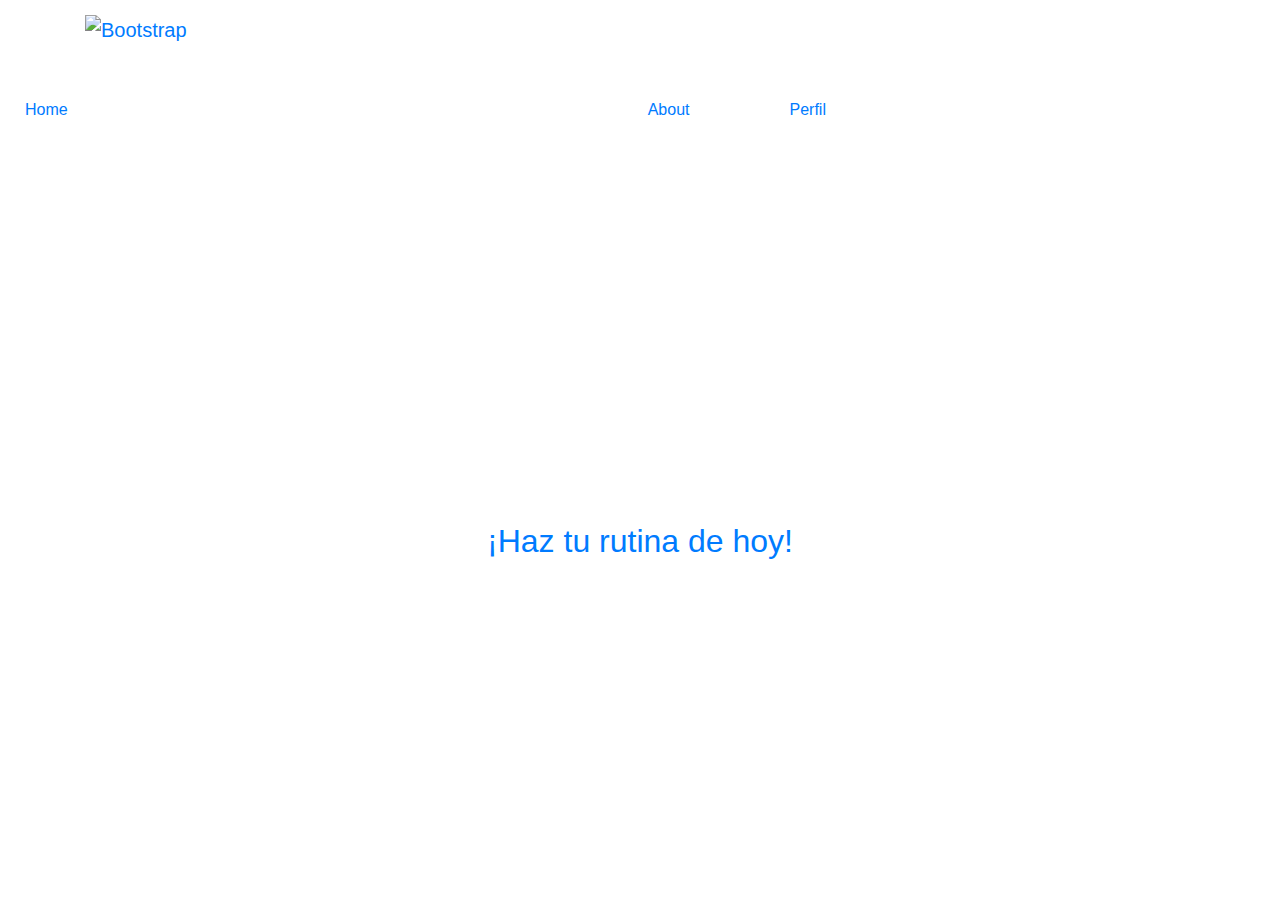
==== index.html @ 7aafbc0e "navbar fix 2" ====
<!DOCTYPE html>
<html>
  <head>
    <meta charset="utf-8" />
    <title>NutreTec</title>

    <!-- Bootstrap -->
    <link
      rel="stylesheet"
      href="https://cdn.jsdelivr.net/npm/bootstrap@4.3.1/dist/css/bootstrap.min.css"
      integrity="sha384-ggOyR0iXCbMQv3Xipma34MD+dH/1fQ784/j6cY/iJTQUOhcWr7x9JvoRxT2MZw1T"
      crossorigin="anonymous"
    />

    <script
      src="https://code.jquery.com/jquery-3.3.1.slim.min.js"
      integrity="sha384-q8i/X+965DzO0rT7abK41JStQIAqVgRVzpbzo5smXKp4YfRvH+8abtTE1Pi6jizo"
      crossorigin="anonymous"
    ></script>

    <script
      src="https://cdn.jsdelivr.net/npm/popper.js@1.14.7/dist/umd/popper.min.js"
      integrity="sha384-UO2eT0CpHqdSJQ6hJty5KVphtPhzWj9WO1clHTMGa3JDZwrnQq4sF86dIHNDz0W1"
      crossorigin="anonymous"
    ></script>

    <script
      src="https://cdn.jsdelivr.net/npm/bootstrap@4.3.1/dist/js/bootstrap.min.js"
      integrity="sha384-JjSmVgyd0p3pXB1rRibZUAYoIIy6OrQ6VrjIEaFf/nJGzIxFDsf4x0xIM+B07jRM"
      crossorigin="anonymous"
    ></script>

    <!-- CSS -->
    <link rel="stylesheet" href="css/styles.css" />

    <!-- Google Fonts -->
    <!-- *IMPORTAR EN ESTA SECCION LAS FONTS NECESARIAS* -->
  </head>

  <body>
    <!-- Seccion del titulo (Navbar)-->
    <section id="title">
      <nav class=""></nav>
      <nav class="navbar bg-body-tertiary">
        <div class="container">
          <a class="navbar-brand" href="#">
            <img
              src="https://raw.githubusercontent.com/a01383419/a01383419.github.io/main/Resources/Images/NutreTec.png"
              alt="Bootstrap"
              width="30"
              height="24"
            />
          </a>
        </div>
      </nav>
    </section>

    <div class="row">
      <div
        class="column"
        style="float: right; margin: 40px; padding-right: 500px"
      >
        <a href="index.html">Home</a>
      </div>
      <div
        class="column"
        style="float: right; margin: 40px; padding-right: 20px"
      >
        <a href="about.html">About</a>
      </div>
      <div class="column" style="float: right; margin: 40px">
        <a href="perfil.html">Perfil</a>
      </div>
    </div>

    <br />
    <br />
    <br />
    <br />
    <br />
    <br />
    <br />
    <br />
    <br />
    <br />

    <br />
    <br />
    <br />

    <br />
    <br />
    <a href="cuestionario.html"
      ><h2 style="text-align: center">¡Haz tu rutina de hoy!</h2></a
    >

    <script src="" async defer></script>
  </body>
</html>
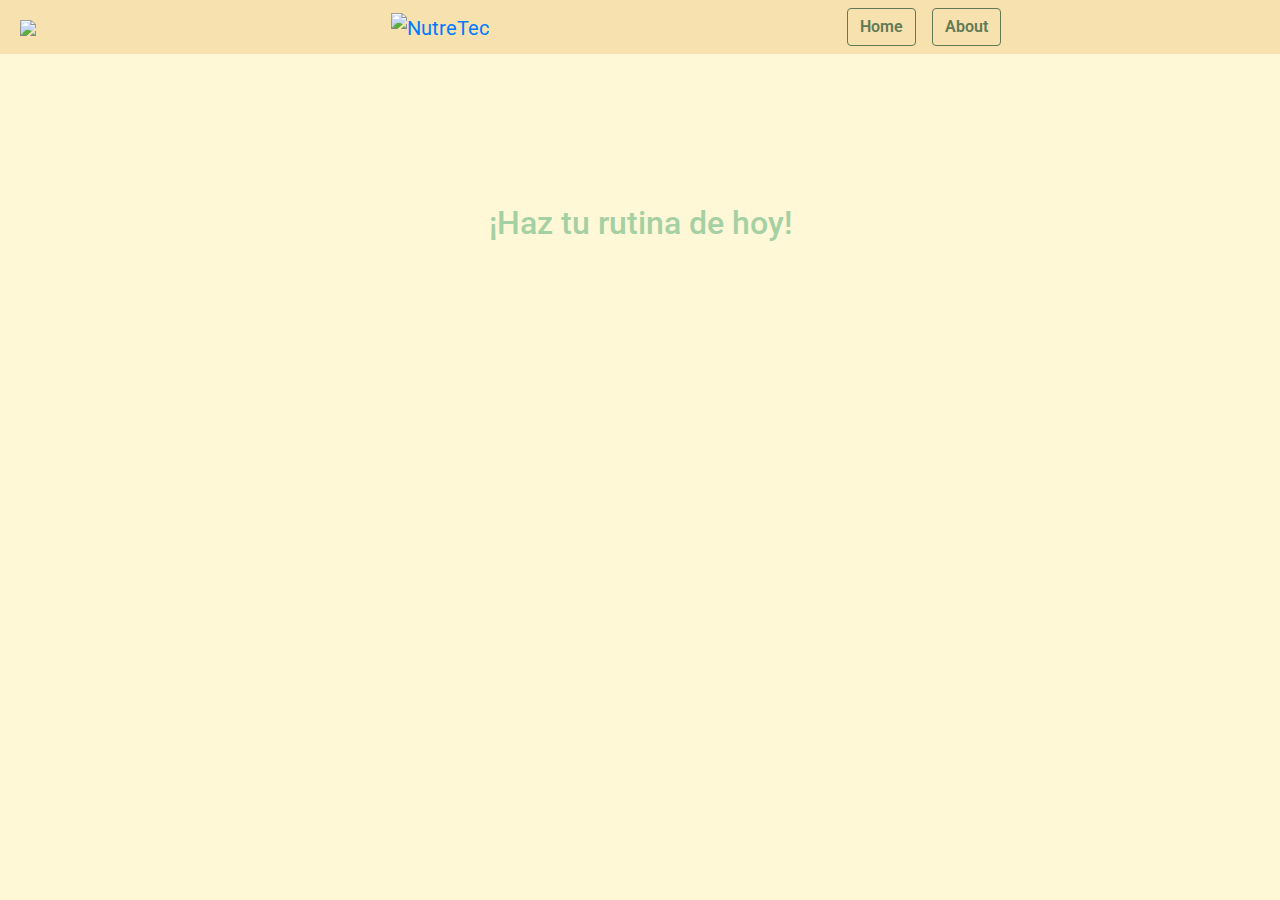
==== commit 1b0470da: "index home section update" ====
--- a/index.html
+++ b/index.html
@@ -34,65 +34,32 @@
     <link rel="stylesheet" href="css/styles.css" />
 
     <!-- Google Fonts -->
-    <!-- *IMPORTAR EN ESTA SECCION LAS FONTS NECESARIAS* -->
+    <link rel="preconnect" href="https://fonts.googleapis.com"><link rel="preconnect" href="https://fonts.gstatic.com" crossorigin><link href="https://fonts.googleapis.com/css2?family=Montserrat+Alternates:wght@200&family=Patrick+Hand&family=Roboto:wght@100&display=swap" rel="stylesheet">
+
   </head>
 
   <body>
     <!-- Seccion del titulo (Navbar)-->
-    <section id="title">
-      <nav class=""></nav>
-      <nav class="navbar bg-body-tertiary">
-        <div class="container">
-          <a class="navbar-brand" href="#">
-            <img
-              src="https://raw.githubusercontent.com/a01383419/a01383419.github.io/main/Resources/Images/NutreTec.png"
-              alt="Bootstrap"
-              width="30"
-              height="24"
-            />
-          </a>
+    <nav class="navbar navbar-expand-lg bg-body-tertiary">
+      <div class="container-fluid">
+        <div class="collapse navbar-collapse" id="navbarNav">
+          <a class="perfil" href="perfil.html"><img class="perfil-img" src="https://raw.githubusercontent.com/a01383419/a01383419.github.io/main/assets/images/perfil.png"/></a>
+          <a class="navbar-brand" href="index.html"><img class="logo" src="https://raw.githubusercontent.com/a01383419/a01383419.github.io/main/assets/images/NutreTec.png" alt="NutreTec"/></a>
+          <ul class="navbar-nav">
+            <li class="nav-item">
+              <a class="nav-link" aria-current="page" href="index.html"><button type="button" class="btn btn-outline-primary">Home</button></a>
+            </li>
+            <li class="nav-item">
+              <a class="nav-link" href="about.html"><button type="button" class="btn btn-outline-primary">About</button></a>
+            </li>
+          </ul>
         </div>
-      </nav>
-    </section>
+      </div>
+    </nav>
 
-    <div class="row">
-      <div
-        class="column"
-        style="float: right; margin: 40px; padding-right: 500px"
-      >
-        <a href="index.html">Home</a>
-      </div>
-      <div
-        class="column"
-        style="float: right; margin: 40px; padding-right: 20px"
-      >
-        <a href="about.html">About</a>
-      </div>
-      <div class="column" style="float: right; margin: 40px">
-        <a href="perfil.html">Perfil</a>
-      </div>
+    <div class="main-conainer">
+      <a class="rutina" style="text-align: center;" href="cuestionario.html"><h2 style="margin-top: 150px;">¡Haz tu rutina de hoy!</h2></a>
     </div>
-
-    <br />
-    <br />
-    <br />
-    <br />
-    <br />
-    <br />
-    <br />
-    <br />
-    <br />
-    <br />
-
-    <br />
-    <br />
-    <br />
-
-    <br />
-    <br />
-    <a href="cuestionario.html"
-      ><h2 style="text-align: center">¡Haz tu rutina de hoy!</h2></a
-    >
 
     <script src="" async defer></script>
   </body>
--- a/css/styles.css
+++ b/css/styles.css
@@ -0,0 +1,69 @@
+/* Paleta de colores */
+/* FFF8D6 F7E1AE A4D0A4 617A55 */
+
+body {
+  background-color: #FFF8D6;
+  font-family: "Roboto";
+}
+
+h2 {
+  color: #A4D0A4;
+}
+
+.action_btn {
+  width: 200px;
+  margin: 0 auto;
+  display: inline;
+}
+
+.ul {
+  list-style-type: none;
+}
+.li {
+  display: inline;
+}
+
+.row {
+  display: flex;
+}
+
+.column {
+  flex: 50%;
+}
+
+.logo {
+  width: 25%;
+}
+
+.navbar {
+  background-color: #F7E1AE;
+  font-family: "Roboto";
+  font-size: large;
+  padding: 0;
+}
+
+.navbar-brand {
+  padding: 0;
+  margin-left: 350px;
+  margin-right: 350px;
+}
+
+.perfil-img {
+  width: 12%;
+  padding: 5px;
+}
+
+.btn-outline-primary, .btn-outline-primary:active, .btn-outline-primary:visited {
+  color: #617A55;
+  border-color: #617A55;
+  font-weight: 600;
+}
+
+.btn-outline-primary:hover {
+  background-color: #ffe29e;
+  border-color: #617A55;
+}
+
+.form {
+  margin-top: 50px;
+}
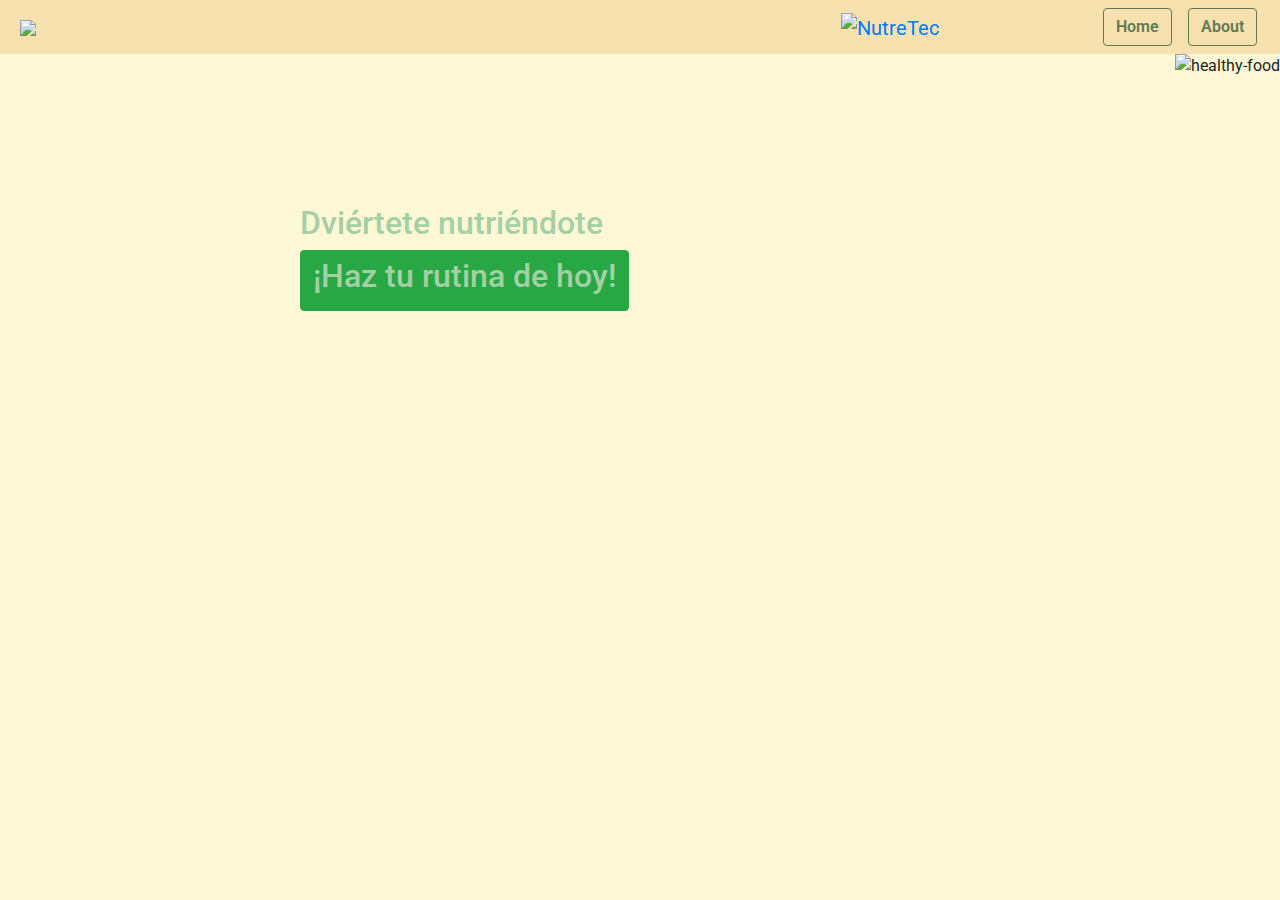
==== commit 59f0cda8: "Update index.html" ====
--- a/index.html
+++ b/index.html
@@ -57,8 +57,13 @@
       </div>
     </nav>
 
-    <div class="main-conainer">
-      <a class="rutina" style="text-align: center;" href="cuestionario.html"><h2 style="margin-top: 150px;">¡Haz tu rutina de hoy!</h2></a>
+    <div class="main-image">
+      <img id="healthy-food" src="https://cdn.pixabay.com/photo/2016/03/10/18/44/top-view-1248955_960_720.jpg" alt="healthy-food">
+    </div>
+
+    <div class="main-conainer" style="margin: 150px 0px 0px 300px;">
+      <h2 id="diviertete">Dviértete nutriéndote</h2>
+      <button onclick="location.href='cuestionario.html'" class="btn btn-success"><h2>¡Haz tu rutina de hoy!</h2></button>
     </div>
 
     <script src="" async defer></script>
--- a/css/styles.css
+++ b/css/styles.css
@@ -10,29 +10,8 @@
   color: #A4D0A4;
 }
 
-.action_btn {
-  width: 200px;
-  margin: 0 auto;
-  display: inline;
-}
-
-.ul {
-  list-style-type: none;
-}
-.li {
-  display: inline;
-}
-
-.row {
-  display: flex;
-}
-
-.column {
-  flex: 50%;
-}
-
 .logo {
-  width: 25%;
+  width: 150px;
 }
 
 .navbar {
@@ -44,12 +23,12 @@
 
 .navbar-brand {
   padding: 0;
-  margin-left: 350px;
-  margin-right: 350px;
+  margin-left: 800px;
+  margin-right: auto;
 }
 
 .perfil-img {
-  width: 12%;
+  width: 50px;
   padding: 5px;
 }
 
@@ -67,3 +46,7 @@
 .form {
   margin-top: 50px;
 }
+
+#healthy-food{
+  float: right;
+}
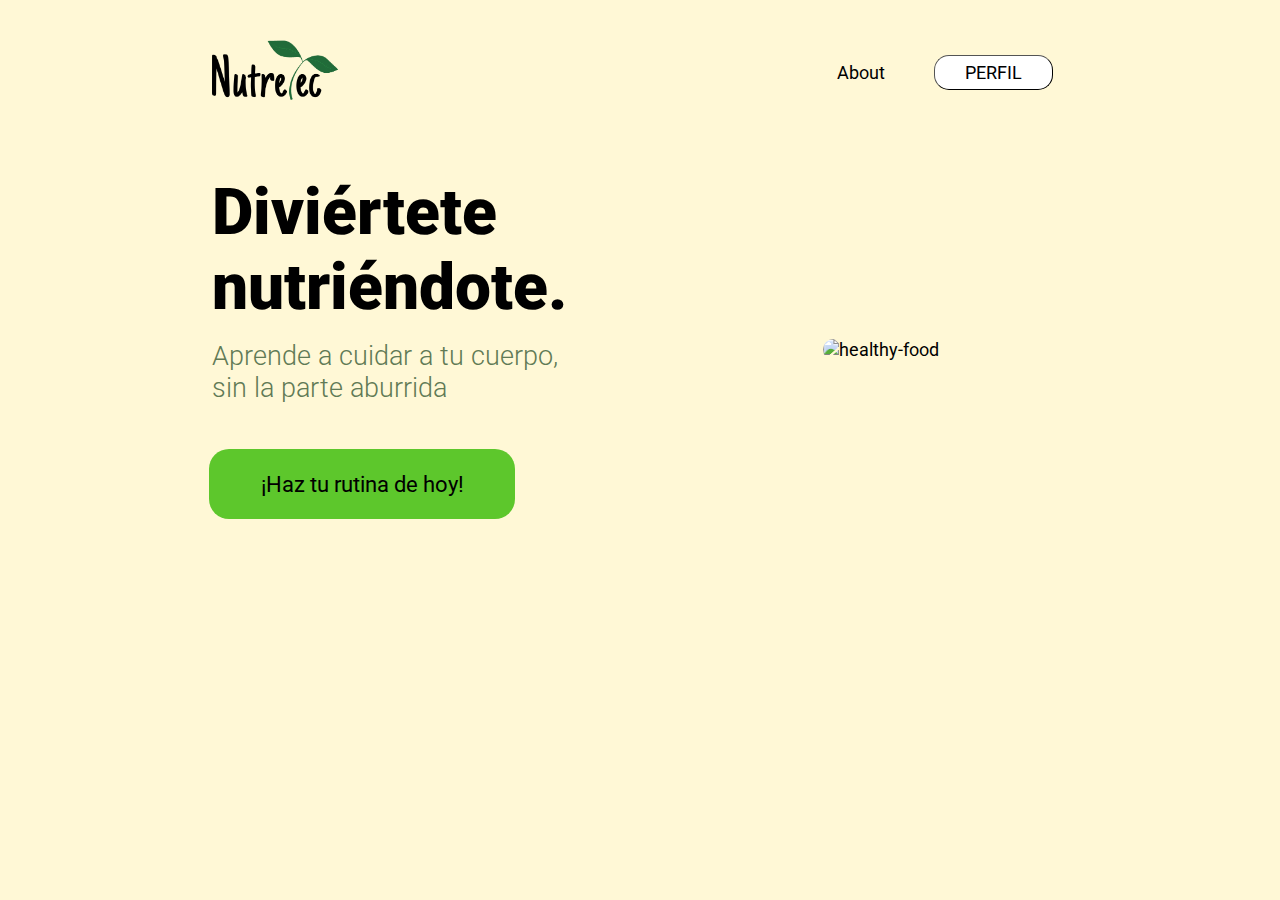
==== commit 19688b98: "Update index.html" ====
--- a/index.html
+++ b/index.html
@@ -1,71 +1,48 @@
 <!DOCTYPE html>
 <html>
+  <!-- Head -->
   <head>
     <meta charset="utf-8" />
     <title>NutreTec</title>
 
-    <!-- Bootstrap -->
-    <link
-      rel="stylesheet"
-      href="https://cdn.jsdelivr.net/npm/bootstrap@4.3.1/dist/css/bootstrap.min.css"
-      integrity="sha384-ggOyR0iXCbMQv3Xipma34MD+dH/1fQ784/j6cY/iJTQUOhcWr7x9JvoRxT2MZw1T"
-      crossorigin="anonymous"
-    />
-
-    <script
-      src="https://code.jquery.com/jquery-3.3.1.slim.min.js"
-      integrity="sha384-q8i/X+965DzO0rT7abK41JStQIAqVgRVzpbzo5smXKp4YfRvH+8abtTE1Pi6jizo"
-      crossorigin="anonymous"
-    ></script>
-
-    <script
-      src="https://cdn.jsdelivr.net/npm/popper.js@1.14.7/dist/umd/popper.min.js"
-      integrity="sha384-UO2eT0CpHqdSJQ6hJty5KVphtPhzWj9WO1clHTMGa3JDZwrnQq4sF86dIHNDz0W1"
-      crossorigin="anonymous"
-    ></script>
-
-    <script
-      src="https://cdn.jsdelivr.net/npm/bootstrap@4.3.1/dist/js/bootstrap.min.js"
-      integrity="sha384-JjSmVgyd0p3pXB1rRibZUAYoIIy6OrQ6VrjIEaFf/nJGzIxFDsf4x0xIM+B07jRM"
-      crossorigin="anonymous"
-    ></script>
-
     <!-- CSS -->
     <link rel="stylesheet" href="css/styles.css" />
-
-    <!-- Google Fonts -->
-    <link rel="preconnect" href="https://fonts.googleapis.com"><link rel="preconnect" href="https://fonts.gstatic.com" crossorigin><link href="https://fonts.googleapis.com/css2?family=Montserrat+Alternates:wght@200&family=Patrick+Hand&family=Roboto:wght@100&display=swap" rel="stylesheet">
-
   </head>
 
+  <!-- Body -->
   <body>
-    <!-- Seccion del titulo (Navbar)-->
-    <nav class="navbar navbar-expand-lg bg-body-tertiary">
-      <div class="container-fluid">
-        <div class="collapse navbar-collapse" id="navbarNav">
-          <a class="perfil" href="perfil.html"><img class="perfil-img" src="https://raw.githubusercontent.com/a01383419/a01383419.github.io/main/assets/images/perfil.png"/></a>
-          <a class="navbar-brand" href="index.html"><img class="logo" src="https://raw.githubusercontent.com/a01383419/a01383419.github.io/main/assets/images/NutreTec.png" alt="NutreTec"/></a>
-          <ul class="navbar-nav">
-            <li class="nav-item">
-              <a class="nav-link" aria-current="page" href="index.html"><button type="button" class="btn btn-outline-primary">Home</button></a>
-            </li>
-            <li class="nav-item">
-              <a class="nav-link" href="about.html"><button type="button" class="btn btn-outline-primary">About</button></a>
-            </li>
-          </ul>
-        </div>
-      </div>
-    </nav>
+    <!-- Barra de navegación -->
+    <header>
+      <a class="logo" href="index.html"
+        ><img class="logo" src="assets/images/NutreTec.png" alt="NutreTec"
+      /></a>
+      <ul class="nav-links">
+        <li><a href="about.html">About</a></li>
+        <li>
+          <a href="perfil.html"><button class="btn">PERFIL</button></a>
+        </li>
+      </ul>
+    </header>
 
-    <div class="main-image">
-      <img id="healthy-food" src="https://cdn.pixabay.com/photo/2016/03/10/18/44/top-view-1248955_960_720.jpg" alt="healthy-food">
-    </div>
-
-    <div class="main-conainer" style="margin: 150px 0px 0px 300px;">
-      <h2 id="diviertete">Dviértete nutriéndote</h2>
-      <button onclick="location.href='cuestionario.html'" class="btn btn-success"><h2>¡Haz tu rutina de hoy!</h2></button>
-    </div>
-
-    <script src="" async defer></script>
+    <!-- Main -->
+    <main>
+      <ul class="main-text">
+        <li>
+          <h1>Diviértete nutriéndote.</h1>
+        </li>
+        <li style="margin-top: -25px;">
+          <h2>Aprende a cuidar a tu cuerpo,</h2>
+          <h2>sin la parte aburrida</h2>
+        </li>
+        <li>
+          <button class="btn btn-large" onclick="location.href='cuestionario.html'">¡Haz tu rutina de hoy!</button>
+        </li>
+      </ul>
+      <img
+        id="healthy-food"
+        src="https://cdn.pixabay.com/photo/2016/03/10/18/44/top-view-1248955_960_720.jpg"
+        alt="healthy-food"
+      />
+    </main>
   </body>
 </html>
--- a/css/styles.css
+++ b/css/styles.css
@@ -1,12 +1,51 @@
 /* Paleta de colores */
 /* FFF8D6 F7E1AE A4D0A4 617A55 */
 
+/* FONTS */
+@import url('https://fonts.googleapis.com/css2?family=Roboto:ital,wght@0,100;0,300;0,400;0,500;0,700;0,900;1,100;1,300;1,400;1,500;1,700;1,900&display=swap');
+
+* {
+  box-sizing: border-box;
+  margin: 0;
+  padding: 0;
+}
+
+li, a, button, header, main, footer {
+  font-family: "Roboto";
+  font-size: large;
+  text-decoration: none;
+  color: black;
+}
+
 body {
   background-color: #FFF8D6;
-  font-family: "Roboto";
+}
+
+header, main{
+  display: flex;
+  justify-content: space-between;
+  align-items: center;
+  padding: 10px 15%;
+}
+
+h1 {
+  color: black;
+  font-size: 4rem;
+  font-weight: 900;
 }
 
 h2 {
+  color: #617A55;
+  font-size: 1.7rem;
+  font-weight: 300;
+}
+
+.nav-links, li{
+  display: inline-block;
+  padding: 20px;
+}
+
+a:hover{
   color: #A4D0A4;
 }
 
@@ -14,33 +53,37 @@
   width: 150px;
 }
 
-.navbar {
-  background-color: #F7E1AE;
-  font-family: "Roboto";
-  font-size: large;
-  padding: 0;
+.btn {
+  background-color: white;
+  backface-visibility: hidden;
+  border-radius: 15px;
+  border-width: 1px;
+  cursor: pointer;
+  height: 35px;
+  margin: 5px;
+  padding: 0 25px;
+  position: relative;
+  width: 100%;
 }
 
-.navbar-brand {
-  padding: 0;
-  margin-left: 800px;
-  margin-right: auto;
+.btn-large {
+  background-color: #5dc72c;
+  width: 120%;
+  height: 70px;
+  font-size: 1.4rem;
+  border-width: 0;
+  border-radius: 20px;
+  margin-left: -3px;
 }
 
-.perfil-img {
-  width: 50px;
-  padding: 5px;
+.btn:hover {
+  background-color: #A4D0A4;
+  box-shadow: 0 10px 15px rgba(0, 0, 0, 0.5);
 }
 
-.btn-outline-primary, .btn-outline-primary:active, .btn-outline-primary:visited {
-  color: #617A55;
-  border-color: #617A55;
-  font-weight: 600;
-}
-
-.btn-outline-primary:hover {
-  background-color: #ffe29e;
-  border-color: #617A55;
+.btn-large:hover {
+  background-color: rgb(45, 167, 45);
+  box-shadow: 0 15px 25px rgba(0, 0, 0, 0.5);
 }
 
 .form {
@@ -48,5 +91,8 @@
 }
 
 #healthy-food{
+  width: 50%;
   float: right;
+  margin: 5% 10%;
+  border-radius: 20px;
 }
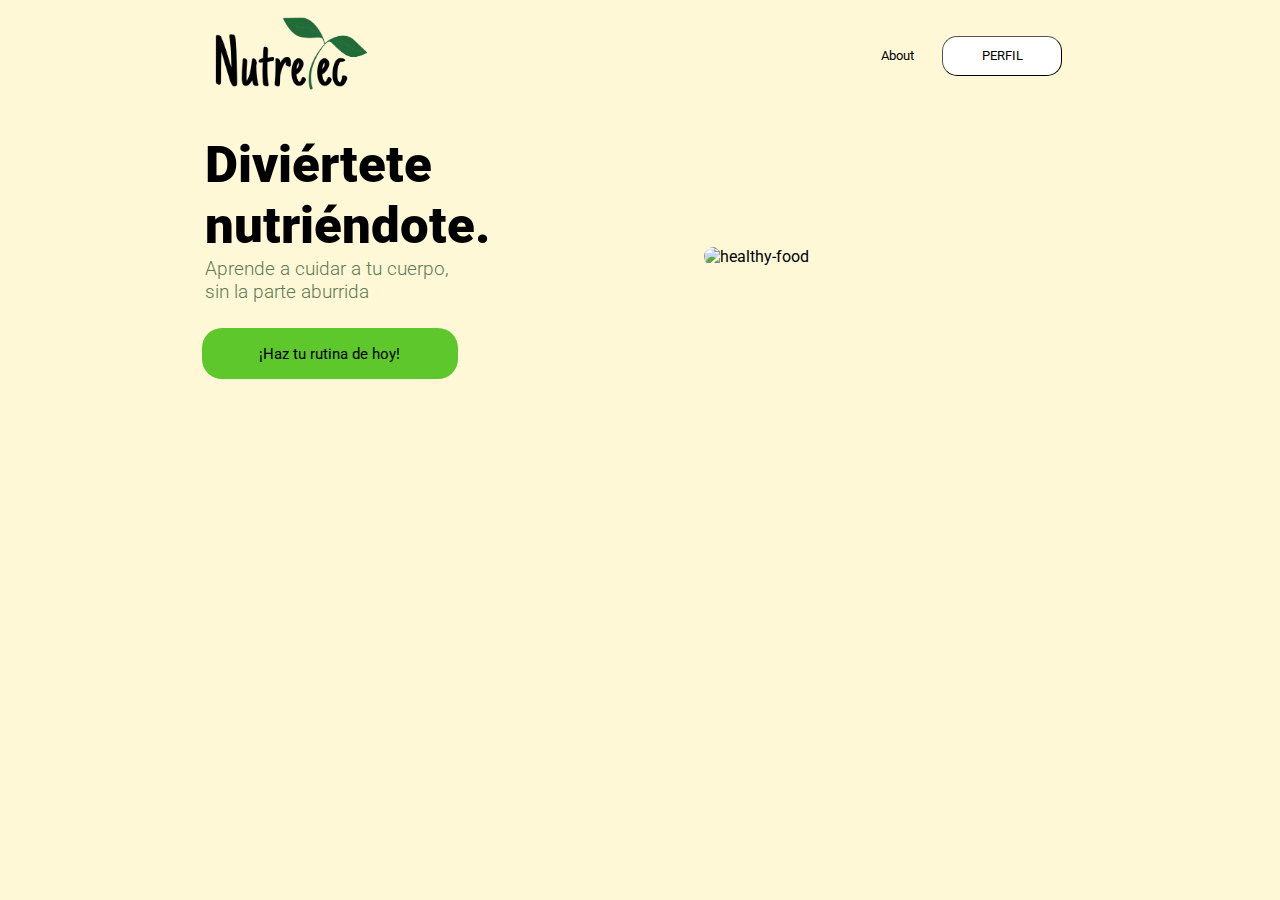
==== commit 4f46686a: "Update index.html" ====
--- a/index.html
+++ b/index.html
@@ -2,6 +2,7 @@
 <html>
   <!-- Head -->
   <head>
+    <meta name="viewport" content="width=device-width, initial-scale=1.0" />
     <meta charset="utf-8" />
     <title>NutreTec</title>
 
@@ -27,16 +28,20 @@
     <!-- Main -->
     <main>
       <ul class="main-text">
-        <li>
-          <h1>Diviértete nutriéndote.</h1>
-        </li>
-        <li style="margin-top: -25px;">
-          <h2>Aprende a cuidar a tu cuerpo,</h2>
-          <h2>sin la parte aburrida</h2>
-        </li>
-        <li>
-          <button class="btn btn-large" onclick="location.href='cuestionario.html'">¡Haz tu rutina de hoy!</button>
-        </li>
+        <ul class="main-text2">
+          <li>
+            <h1>Diviértete nutriéndote.</h1>
+          </li>
+          <li style="margin-top: -25px;">
+            <h2>Aprende a cuidar a tu cuerpo,</h2>
+            <h2>sin la parte aburrida</h2>
+          </li>
+        </ul>
+        <ul class="main-text3">
+          <li>
+            <button class="btn-large btn" onclick="location.href='cuestionario.html'">¡Haz tu rutina de hoy!</button>
+          </li>
+        </ul>
       </ul>
       <img
         id="healthy-food"
--- a/css/styles.css
+++ b/css/styles.css
@@ -12,7 +12,6 @@
 
 li, a, button, header, main, footer {
   font-family: "Roboto";
-  font-size: large;
   text-decoration: none;
   color: black;
 }
@@ -29,20 +28,29 @@
 }
 
 h1 {
+  font-family: "Roboto";
   color: black;
-  font-size: 4rem;
+  font-size: 4vw;
   font-weight: 900;
 }
 
 h2 {
+  font-family: "Roboto";
   color: #617A55;
-  font-size: 1.7rem;
+  font-size: 1.5vw;
+  font-weight: 300;
+}
+
+h3 {
+  font-family: "Roboto";
+  color: black;
+  font-size: 1.5vw;
   font-weight: 300;
 }
 
 .nav-links, li{
   display: inline-block;
-  padding: 20px;
+  padding: 1vw;
 }
 
 a:hover{
@@ -50,27 +58,27 @@
 }
 
 .logo {
-  width: 150px;
+  width: 180px;
 }
 
 .btn {
   background-color: white;
-  backface-visibility: hidden;
+  width: 120px;
+  height: 40px;
   border-radius: 15px;
   border-width: 1px;
   cursor: pointer;
-  height: 35px;
-  margin: 5px;
-  padding: 0 25px;
-  position: relative;
-  width: 100%;
+}
+
+.nav-links, .btn {
+  font-size: 1vw;
 }
 
 .btn-large {
   background-color: #5dc72c;
-  width: 120%;
-  height: 70px;
-  font-size: 1.4rem;
+  width: 20vw;
+  height: 4vw;
+  font-size: 1.2vw;
   border-width: 0;
   border-radius: 20px;
   margin-left: -3px;
@@ -88,11 +96,78 @@
 
 .form {
   margin-top: 50px;
+  justify-content: center;
 }
 
 #healthy-food{
-  width: 50%;
+  width: 45vw;
   float: right;
   margin: 5% 10%;
   border-radius: 20px;
 }
+
+/* Responsive */
+@media screen and (max-width: 800px) {
+  header {
+    display: flex;
+    justify-content: space-between;
+    align-items: center;
+    padding: 10px 2%;
+  }
+
+  main{
+    display: flex;
+    flex-direction: column;
+    justify-content: space-between;
+    align-items: center;
+    padding: 10px 2%;
+  }
+
+  .main-text2, .main-text3 {
+    display: flex;
+    align-items: center;
+    padding: 10px 10%;
+    justify-content: center;
+  }
+
+  h1 {
+    font-size: 6vw;
+    font-weight: 900;
+  }
+
+  h2 {
+    font-size: 2.5vw;
+    font-weight: 300;
+  }
+
+  #healthy-food{
+    width: 80vw;
+    float: right;
+    margin: 5% 10%;
+    border-radius: 20px;
+  }
+
+  .logo {
+    width: 100px;
+  }
+  
+  .btn {
+    border-width: .0;
+    background-color: #A4D0A4;
+    width: 60px;
+    height: 30px;
+  }
+
+  .nav-links, .btn {
+    font-size: 1.8vw;
+  }
+
+  .btn-large {
+    border-width: 0;
+    background-color: #5dc72c;
+    width: 40vw;
+    height: 6vw;
+    font-size: 2vw;
+  }
+  
+}
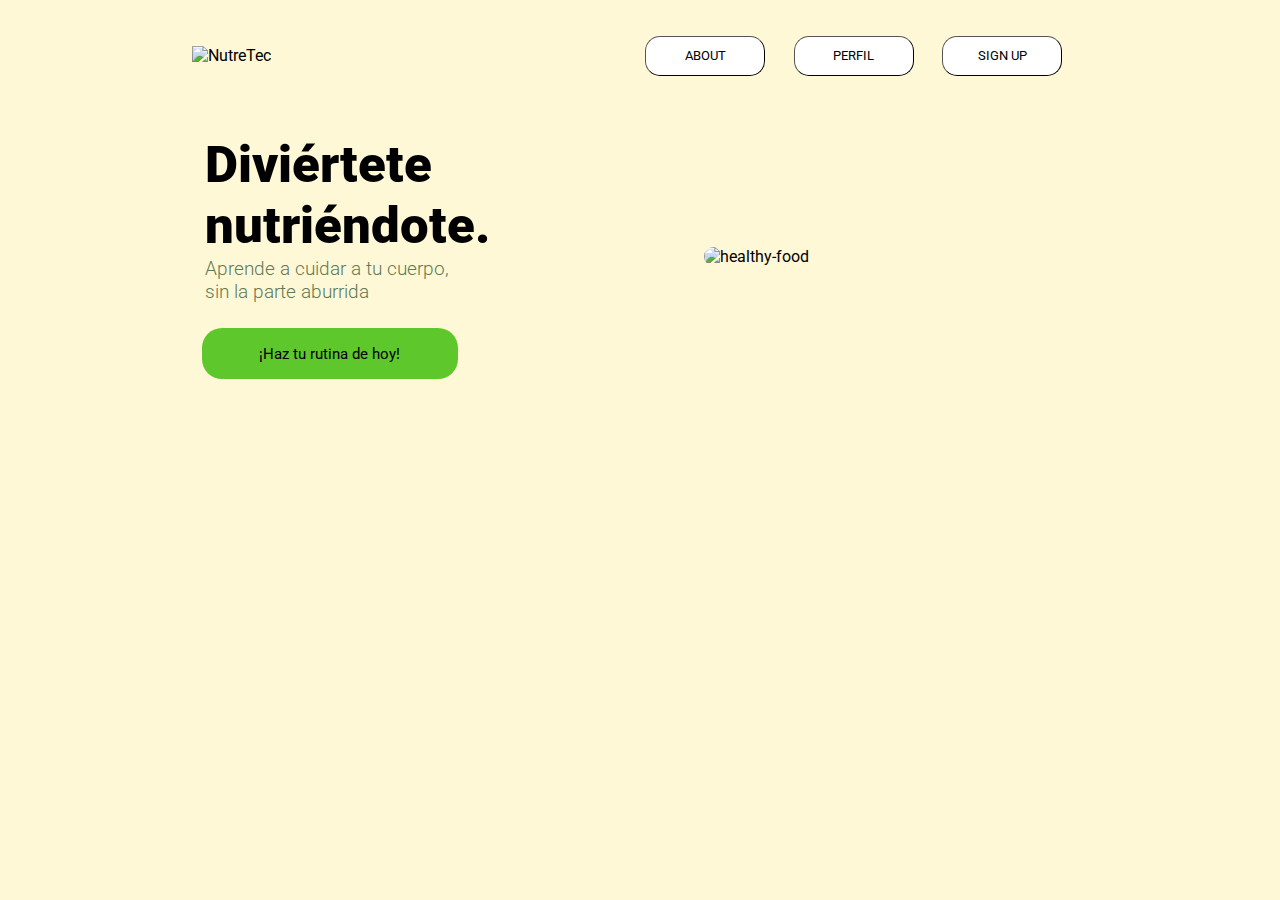
==== commit a95f77ac: "Update navigation index.html" ====
--- a/index.html
+++ b/index.html
@@ -15,12 +15,17 @@
     <!-- Barra de navegación -->
     <header>
       <a class="logo" href="index.html"
-        ><img class="logo" src="assets/images/NutreTec.png" alt="NutreTec"
+        ><img class="logo" src="images/NutreTec.png" alt="NutreTec"
       /></a>
       <ul class="nav-links">
-        <li><a href="about.html">About</a></li>
+        <li>
+            <a href="about.html"><button class="btn">ABOUT</button></a>
+        </li>
         <li>
           <a href="perfil.html"><button class="btn">PERFIL</button></a>
+        </li>
+        <li>
+            <a href="login.html"><button class="btn">SIGN UP</button></a>
         </li>
       </ul>
     </header>
--- a/css/styles.css
+++ b/css/styles.css
@@ -106,6 +106,19 @@
   border-radius: 20px;
 }
 
+#perfil {
+  width: 10vw;
+  float: left;
+  border-radius: 20px;
+}
+
+.mainPerfil {
+  display: flexbox;
+  flex-direction: column;
+  justify-content: space-between;
+  align-items: center;
+}
+
 /* Responsive */
 @media screen and (max-width: 800px) {
   header {
